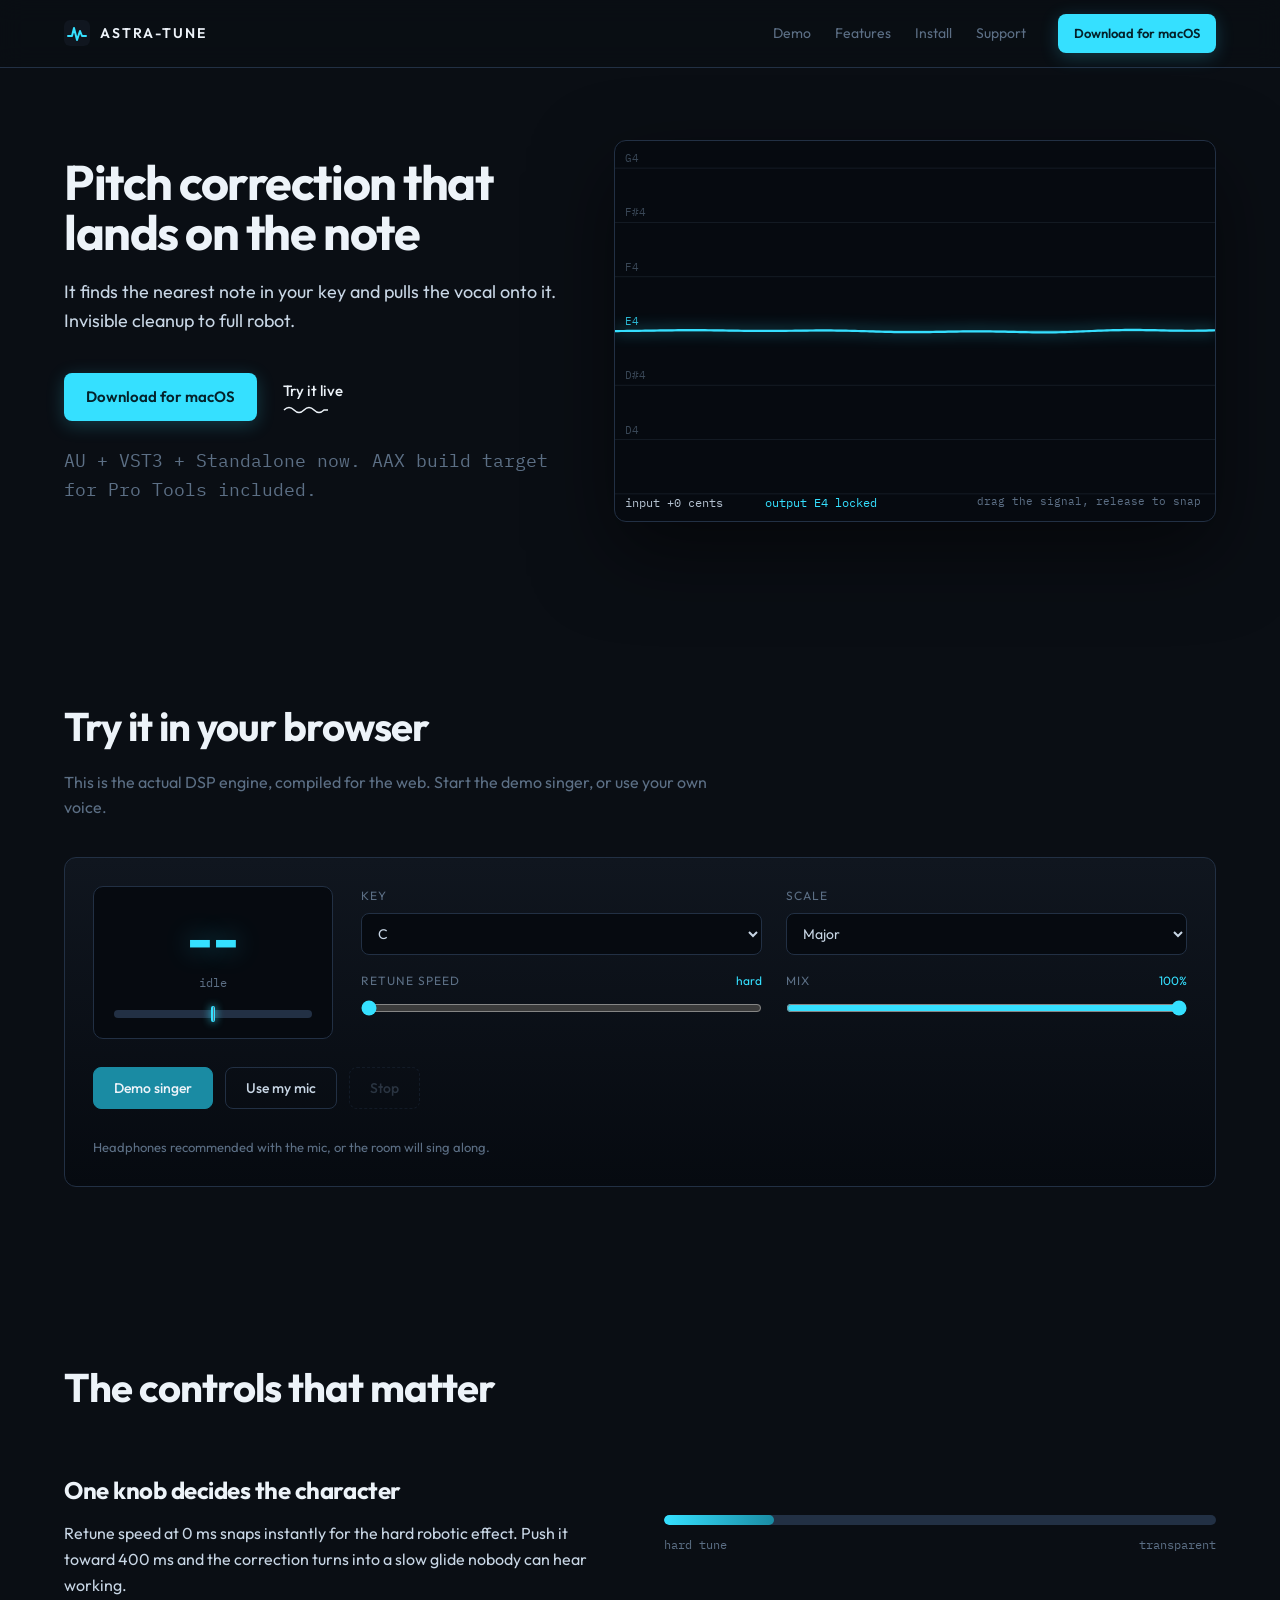
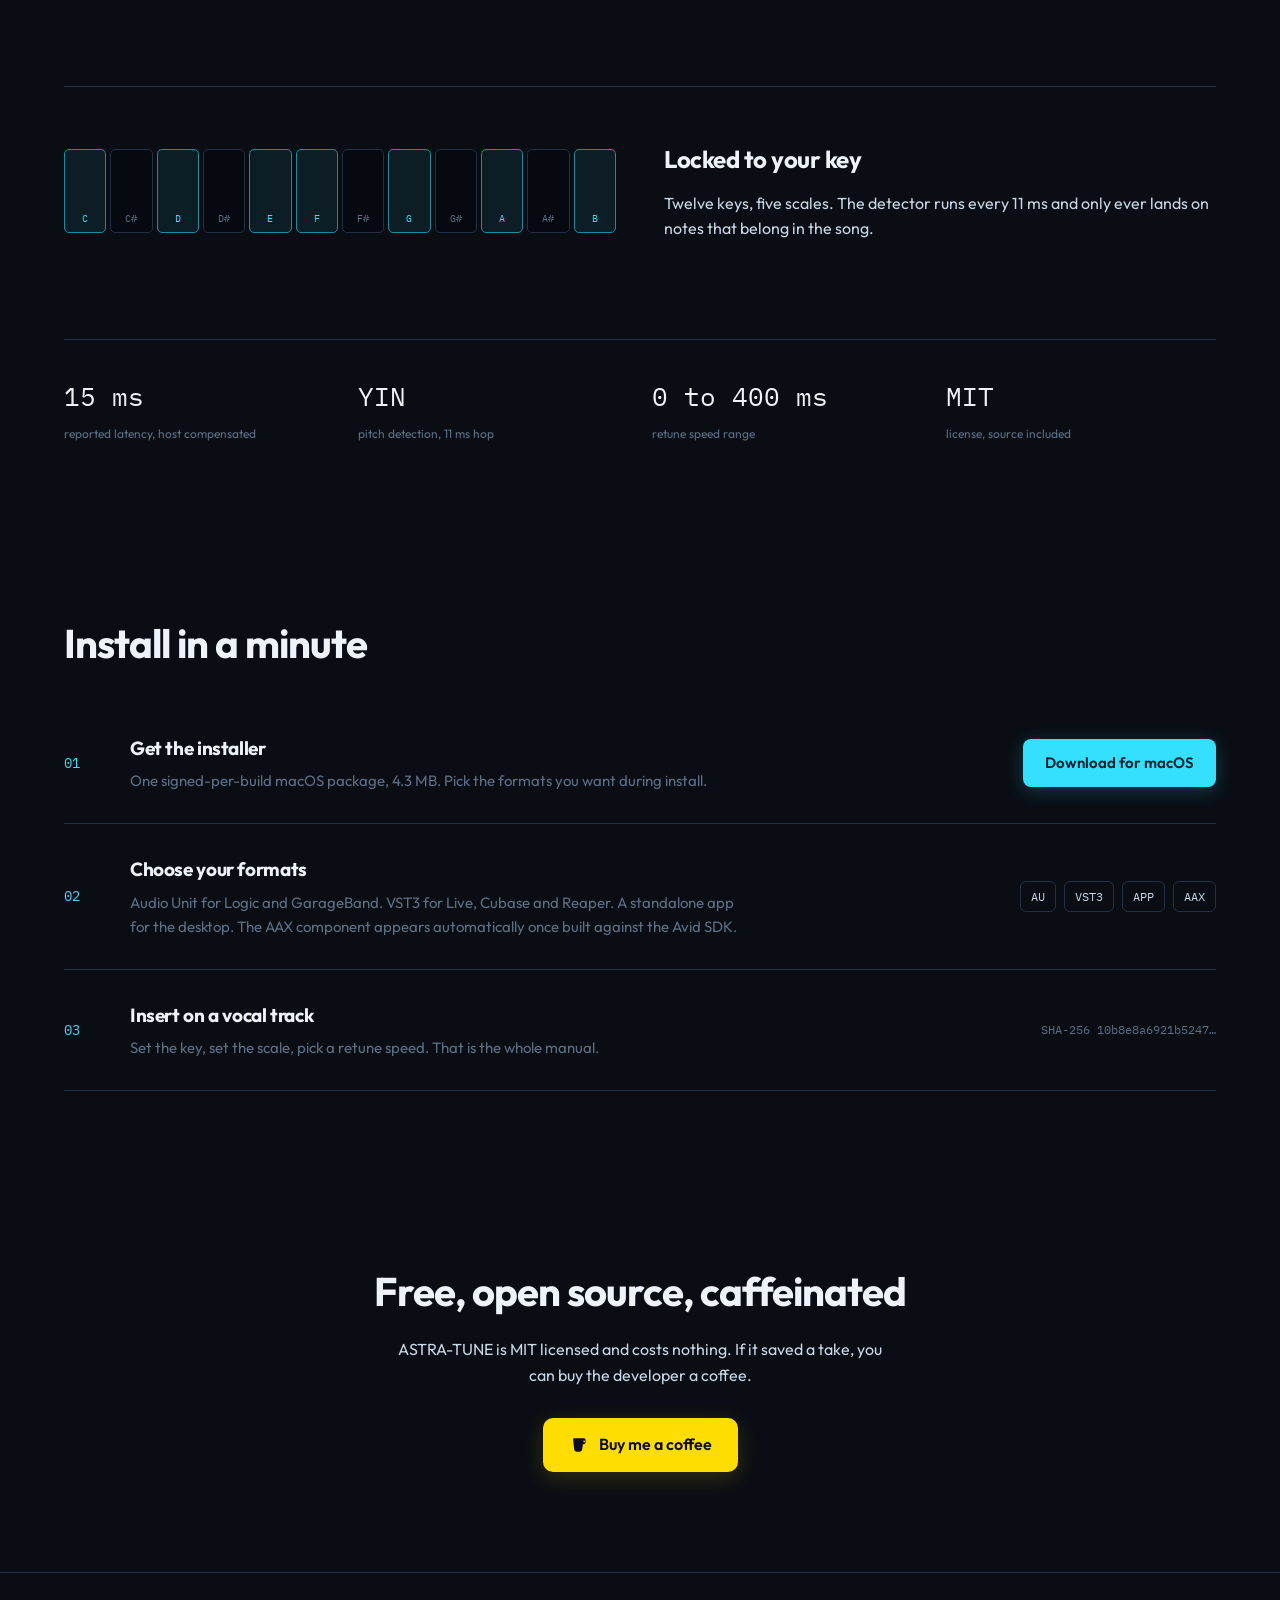
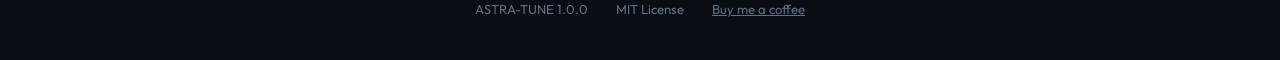
==== index.html @ 2dcfbeea "ASTRA-TUNE landing page: live browser demo, installer download, support links Co-Authored-By: Claude" ====
<!DOCTYPE html>
<html lang="en">
<head>
<meta charset="UTF-8">
<meta name="viewport" content="width=device-width, initial-scale=1.0">
<title>ASTRA-TUNE. Real-time pitch correction for macOS</title>
<meta name="description" content="ASTRA-TUNE is a free, open source pitch correction plugin. AU, VST3 and standalone today, AAX-ready for Pro Tools. Try the engine live in your browser.">
<meta property="og:title" content="ASTRA-TUNE. Real-time pitch correction">
<meta property="og:description" content="Free, open source autotune plugin for macOS. Hard tune or invisible cleanup. Try it live in your browser.">
<meta property="og:type" content="website">
<link rel="icon" type="image/svg+xml" href="favicon.svg">
<link rel="preconnect" href="https://fonts.googleapis.com">
<link rel="preconnect" href="https://fonts.gstatic.com" crossorigin>
<link href="https://fonts.googleapis.com/css2?family=Outfit:wght@400;500;600;700&family=IBM+Plex+Mono:wght@400;500&display=swap" rel="stylesheet">
<link rel="stylesheet" href="styles.css">
</head>
<body>

<nav>
  <a class="mark" href="#top" aria-label="ASTRA-TUNE home">
    <svg width="26" height="26" viewBox="0 0 26 26" aria-hidden="true"><rect width="26" height="26" rx="6" fill="#10161f"/><path d="M4 16 L8 16 L10 8 L13 20 L16 11 L18 16 L22 16" stroke="#35e0ff" stroke-width="2" fill="none" stroke-linecap="round" stroke-linejoin="round"/></svg>
    <span>ASTRA-TUNE</span>
  </a>
  <div class="nav-links">
    <a href="#demo">Demo</a>
    <a href="#features">Features</a>
    <a href="#install">Install</a>
    <a href="#support">Support</a>
  </div>
  <a class="cta-download cta-download-nav" href="downloads/ASTRA-TUNE-1.0.0.pkg" download>Download for macOS</a>
</nav>

<header class="hero" id="top">
  <div class="hero-copy">
    <h1>Pitch correction that lands on the note</h1>
    <p>It finds the nearest note in your key and pulls the vocal onto it. Invisible cleanup to full robot.</p>
    <div class="cta-row">
      <a class="cta-download" href="downloads/ASTRA-TUNE-1.0.0.pkg" download>Download for macOS</a>
      <a class="cta-try" href="#demo">Try it live<svg width="46" height="10" viewBox="0 0 46 10" aria-hidden="true"><path d="M1 5 Q6 0 11 5 T21 5 T31 5 T41 5 L45 5" stroke="currentColor" stroke-width="1.5" fill="none"/></svg></a>
    </div>
    <p class="hero-formats">AU + VST3 + Standalone now. AAX build target for Pro Tools included.</p>
  </div>
  <div class="hero-instrument">
    <canvas id="pitchCanvas" aria-label="Interactive pitch correction visualization. Drag to detune, release to snap."></canvas>
    <div class="instrument-hint" id="instrumentHint">drag the signal, release to snap</div>
  </div>
</header>

<section class="demo" id="demo">
  <h2>Try it in your browser</h2>
  <p class="section-sub">This is the actual DSP engine, compiled for the web. Start the demo singer, or use your own voice.</p>
  <div class="demo-panel">
    <div class="demo-readout">
      <div class="demo-note" id="demoNote">--</div>
      <div class="demo-freq" id="demoFreq">idle</div>
      <div class="demo-meter"><div class="demo-needle" id="demoNeedle"></div></div>
    </div>
    <div class="demo-controls">
      <div class="field">
        <label for="demoKey">Key</label>
        <select id="demoKey"></select>
      </div>
      <div class="field">
        <label for="demoScale">Scale</label>
        <select id="demoScale">
          <option value="major">Major</option>
          <option value="minor">Natural Minor</option>
          <option value="majpent">Major Pentatonic</option>
          <option value="minpent">Minor Pentatonic</option>
          <option value="chromatic">Chromatic</option>
        </select>
      </div>
      <div class="field field-wide">
        <label for="demoRetune">Retune speed <span id="demoRetuneVal">hard</span></label>
        <input type="range" id="demoRetune" min="0" max="400" step="5" value="0">
      </div>
      <div class="field field-wide">
        <label for="demoMix">Mix <span id="demoMixVal">100%</span></label>
        <input type="range" id="demoMix" min="0" max="100" value="100">
      </div>
    </div>
    <div class="demo-transport">
      <button class="btn-demo-voice" id="demoVoiceBtn">Demo singer</button>
      <button class="btn-mic" id="micBtn">Use my mic</button>
      <button class="btn-stop" id="stopBtn" disabled>Stop</button>
    </div>
    <p class="demo-note-line">Headphones recommended with the mic, or the room will sing along.</p>
  </div>
</section>

<section class="features" id="features">
  <h2>The controls that matter</h2>
  <div class="feature-row">
    <div class="feature-text">
      <h3>One knob decides the character</h3>
      <p>Retune speed at 0 ms snaps instantly for the hard robotic effect. Push it toward 400 ms and the correction turns into a slow glide nobody can hear working.</p>
    </div>
    <div class="feature-visual" aria-hidden="true">
      <div class="dial-demo">
        <div class="dial-track"><div class="dial-fill" id="dialFill"></div></div>
        <div class="dial-labels"><span>hard tune</span><span>transparent</span></div>
      </div>
    </div>
  </div>
  <div class="feature-row feature-row-flip">
    <div class="feature-text">
      <h3>Locked to your key</h3>
      <p>Twelve keys, five scales. The detector runs every 11 ms and only ever lands on notes that belong in the song.</p>
    </div>
    <div class="feature-visual" aria-hidden="true">
      <div class="mini-piano" id="miniPiano"></div>
    </div>
  </div>
  <div class="spec-strip" role="list">
    <div role="listitem"><span class="spec-num">15 ms</span><span class="spec-label">reported latency, host compensated</span></div>
    <div role="listitem"><span class="spec-num">YIN</span><span class="spec-label">pitch detection, 11 ms hop</span></div>
    <div role="listitem"><span class="spec-num">0 to 400 ms</span><span class="spec-label">retune speed range</span></div>
    <div role="listitem"><span class="spec-num">MIT</span><span class="spec-label">license, source included</span></div>
  </div>
</section>

<section class="install" id="install">
  <h2>Install in a minute</h2>
  <ol class="install-steps">
    <li>
      <div class="step-body">
        <h3>Get the installer</h3>
        <p>One signed-per-build macOS package, 4.3 MB. Pick the formats you want during install.</p>
      </div>
      <a class="cta-download" href="downloads/ASTRA-TUNE-1.0.0.pkg" download>Download for macOS</a>
    </li>
    <li>
      <div class="step-body">
        <h3>Choose your formats</h3>
        <p>Audio Unit for Logic and GarageBand. VST3 for Live, Cubase and Reaper. A standalone app for the desktop. The AAX component appears automatically once built against the Avid SDK.</p>
      </div>
      <span class="mono-chip-row"><span>AU</span><span>VST3</span><span>APP</span><span>AAX</span></span>
    </li>
    <li>
      <div class="step-body">
        <h3>Insert on a vocal track</h3>
        <p>Set the key, set the scale, pick a retune speed. That is the whole manual.</p>
      </div>
      <span class="mono-detail">SHA-256 10b8e8a6921b5247&hellip;</span>
    </li>
  </ol>
</section>

<section class="support" id="support">
  <h2>Free, open source, caffeinated</h2>
  <p>ASTRA-TUNE is MIT licensed and costs nothing. If it saved a take, you can buy the developer a coffee.</p>
  <a class="bmc-button" href="https://buymeacoffee.com/vaytrex" target="_blank" rel="noopener">
    <svg width="20" height="20" viewBox="0 0 24 24" aria-hidden="true"><path d="M5 4 h13 a2 2 0 0 1 2 2 v2 a3 3 0 0 1 -3 3 h-.3 l-.9 6.2 A3 3 0 0 1 12.8 20 H9.2 a3 3 0 0 1 -3 -2.8 L5.2 8 Z M17.6 9 H18 a1 1 0 0 0 1 -1 V6.5 h-1.7 Z" fill="#0D0C22"/></svg>
    Buy me a coffee
  </a>
</section>

<footer>
  <span>ASTRA-TUNE 1.0.0</span>
  <span>MIT License</span>
  <a href="https://buymeacoffee.com/vaytrex" target="_blank" rel="noopener">Buy me a coffee</a>
</footer>

<script src="site.js"></script>
</body>
</html>
---- styles.css ----
:root {
  --bg: #0a0e14;
  --bg-raise: #10161f;
  --bg-well: #060a10;
  --line: #223044;
  --cyan: #35e0ff;
  --cyan-deep: #1a8ba3;
  --text: #c8d6e5;
  --text-strong: #edf3f9;
  --muted: #5c6f85;
  --radius: 12px;
}

* { box-sizing: border-box; margin: 0; padding: 0; }

html { scroll-behavior: smooth; }
@media (prefers-reduced-motion: reduce) {
  html { scroll-behavior: auto; }
  *, *::before, *::after { animation: none !important; transition: none !important; }
}

body {
  background: var(--bg);
  color: var(--text);
  font-family: "Outfit", system-ui, sans-serif;
  font-size: 16px;
  line-height: 1.6;
  -webkit-font-smoothing: antialiased;
}

h1, h2, h3 { color: var(--text-strong); letter-spacing: -0.02em; }
.mono, .mono-detail, .mono-chip-row, .spec-num, .demo-freq, .instrument-hint,
.hero-formats { font-family: "IBM Plex Mono", monospace; }

/* ---------- nav ---------- */
nav {
  position: sticky; top: 0; z-index: 50;
  display: flex; align-items: center; gap: 32px;
  padding: 14px 5vw;
  background: rgba(10, 14, 20, 0.86);
  backdrop-filter: blur(12px);
  border-bottom: 1px solid var(--line);
}
.mark { display: flex; align-items: center; gap: 10px; text-decoration: none; }
.mark span { font-weight: 600; letter-spacing: 0.14em; font-size: 14px; color: var(--text-strong); }
.nav-links { display: flex; gap: 24px; margin-left: auto; }
.nav-links a {
  color: var(--muted); text-decoration: none; font-size: 14px;
  transition: color 0.15s;
}
.nav-links a:hover { color: var(--cyan); }

/* primary download CTA: solid cyan, presses down */
.cta-download {
  display: inline-block;
  background: var(--cyan);
  color: #04222b;
  font-weight: 600;
  font-size: 15px;
  text-decoration: none;
  padding: 12px 22px;
  border-radius: 8px;
  box-shadow: 0 4px 18px rgba(53, 224, 255, 0.22);
  transition: transform 0.12s, box-shadow 0.12s, background 0.12s;
}
.cta-download:hover { background: #5fe8ff; box-shadow: 0 6px 24px rgba(53, 224, 255, 0.32); }
.cta-download:active { transform: translateY(1px) scale(0.98); box-shadow: 0 2px 8px rgba(53, 224, 255, 0.2); }
.cta-download-nav { padding: 9px 16px; font-size: 13px; }

/* secondary CTA: text link whose waveform underline straightens on hover */
.cta-try {
  display: inline-flex; flex-direction: column; align-items: flex-start; gap: 2px;
  color: var(--text-strong); text-decoration: none; font-weight: 500; font-size: 15px;
  padding: 12px 4px;
}
.cta-try svg path { transition: d 0.25s ease; }
.cta-try:hover { color: var(--cyan); }
.cta-try:hover svg path { d: path("M1 5 L45 5"); }

/* ---------- hero ---------- */
.hero {
  display: grid;
  grid-template-columns: minmax(0, 5fr) minmax(0, 6fr);
  gap: 48px;
  align-items: center;
  padding: 72px 5vw 88px;
  max-width: 1280px;
  margin: 0 auto;
}
.hero-copy h1 {
  font-size: clamp(36px, 3.8vw, 52px);
  line-height: 1.04;
  letter-spacing: -0.03em;
  font-weight: 700;
  text-wrap: balance;
  animation: rise 0.7s cubic-bezier(0.2, 0.7, 0.2, 1) both;
}
.hero-copy > p {
  margin-top: 20px;
  font-size: 18px;
  max-width: 44ch;
  animation: rise 0.7s 0.08s cubic-bezier(0.2, 0.7, 0.2, 1) both;
}
.cta-row {
  display: flex; align-items: center; gap: 22px; margin-top: 32px;
  animation: rise 0.7s 0.16s cubic-bezier(0.2, 0.7, 0.2, 1) both;
}
.hero-formats {
  margin-top: 26px; font-size: 12px; color: var(--muted);
  animation: rise 0.7s 0.24s cubic-bezier(0.2, 0.7, 0.2, 1) both;
}
@keyframes rise {
  from { opacity: 0.001; transform: translateY(14px); }
  to { opacity: 1; transform: translateY(0); }
}

.hero-instrument {
  position: relative;
  background: var(--bg-well);
  border: 1px solid var(--line);
  border-radius: var(--radius);
  overflow: hidden;
  box-shadow: 0 30px 80px rgba(0, 0, 0, 0.5);
}
#pitchCanvas { display: block; width: 100%; height: 380px; cursor: grab; touch-action: none; }
#pitchCanvas.dragging { cursor: grabbing; }
.instrument-hint {
  position: absolute; right: 14px; bottom: 10px;
  font-size: 11px; color: var(--muted); pointer-events: none;
  transition: opacity 0.4s;
}

/* ---------- shared section chrome ---------- */
section { padding: 84px 5vw; max-width: 1280px; margin: 0 auto; }
section h2 { font-size: clamp(28px, 3.4vw, 40px); letter-spacing: -0.025em; }
.section-sub { margin-top: 12px; color: var(--muted); max-width: 60ch; }

/* ---------- demo ---------- */
.demo-panel {
  margin-top: 36px;
  background: linear-gradient(180deg, var(--bg-raise), var(--bg-well));
  border: 1px solid var(--line);
  border-radius: var(--radius);
  padding: 28px;
  display: grid;
  grid-template-columns: 240px 1fr;
  gap: 28px;
}
.demo-readout {
  background: var(--bg-well);
  border: 1px solid var(--line);
  border-radius: 10px;
  padding: 20px;
  text-align: center;
}
.demo-note {
  font-size: 56px; font-weight: 700; color: var(--cyan);
  text-shadow: 0 0 26px rgba(53, 224, 255, 0.4);
  line-height: 1.1; min-height: 62px;
}
.demo-freq { font-size: 12px; color: var(--muted); margin-top: 4px; }
.demo-meter {
  position: relative; height: 8px; margin-top: 18px;
  background: var(--line); border-radius: 4px;
}
.demo-meter::after {
  content: ""; position: absolute; left: 50%; top: -3px; bottom: -3px;
  width: 1px; background: var(--muted);
}
.demo-needle {
  position: absolute; top: -4px; width: 4px; height: 16px; left: 50%;
  background: var(--cyan); border-radius: 2px;
  box-shadow: 0 0 8px var(--cyan);
  transform: translateX(-50%);
  transition: left 0.06s linear;
}
.demo-controls {
  display: grid;
  grid-template-columns: repeat(2, minmax(0, 1fr));
  gap: 16px 24px;
  align-content: start;
}
.field label {
  display: flex; justify-content: space-between;
  font-size: 12px; letter-spacing: 0.08em; text-transform: uppercase;
  color: var(--muted); margin-bottom: 8px;
}
.field label span { color: var(--cyan); text-transform: none; letter-spacing: 0; }
.field select {
  width: 100%;
  background: var(--bg-well); color: var(--text);
  border: 1px solid var(--line); border-radius: 8px;
  padding: 10px 12px; font-family: inherit; font-size: 14px;
}
.field input[type="range"] { width: 100%; accent-color: var(--cyan); }
.demo-transport { grid-column: 1 / -1; display: flex; gap: 12px; }
.demo-transport button {
  font-family: inherit; font-size: 14px; font-weight: 500;
  padding: 11px 20px; border-radius: 8px; cursor: pointer;
  transition: transform 0.12s, border-color 0.15s, color 0.15s;
}
.demo-transport button:active { transform: scale(0.97); }
.demo-transport button:disabled { opacity: 0.4; cursor: default; }
.btn-demo-voice {
  background: var(--cyan-deep); color: var(--text-strong);
  border: 1px solid var(--cyan-deep);
}
.btn-demo-voice:hover { border-color: var(--cyan); }
.btn-mic { background: transparent; color: var(--text); border: 1px solid var(--line); }
.btn-mic:hover { border-color: var(--cyan); color: var(--cyan); }
.btn-stop { background: transparent; color: var(--muted); border: 1px dashed var(--line); }
.demo-note-line { grid-column: 1 / -1; font-size: 13px; color: var(--muted); }

/* ---------- features ---------- */
.feature-row {
  display: grid; grid-template-columns: minmax(0, 1fr) minmax(0, 1fr);
  gap: 48px; align-items: center;
  padding: 44px 0;
  border-top: 1px solid var(--line);
  margin-top: 44px;
}
.features h2 + .feature-row { border-top: 0; margin-top: 8px; }
.feature-row-flip .feature-text { order: 2; }
.feature-row-flip .feature-visual { order: 1; }
.feature-text h3 { font-size: 24px; margin-bottom: 12px; }
.feature-text p { max-width: 52ch; }
.feature-visual { min-height: 120px; display: flex; align-items: center; }

.dial-demo { width: 100%; }
.dial-track { height: 10px; background: var(--line); border-radius: 5px; overflow: hidden; }
.dial-fill {
  height: 100%; width: 20%;
  background: linear-gradient(90deg, var(--cyan), var(--cyan-deep));
  border-radius: 5px;
  animation: dialSweep 5s ease-in-out infinite alternate;
}
@keyframes dialSweep { from { width: 6%; } to { width: 96%; } }
@media (prefers-reduced-motion: reduce) { .dial-fill { width: 50%; } }
.dial-labels { display: flex; justify-content: space-between; margin-top: 10px; font-size: 12px; color: var(--muted); font-family: "IBM Plex Mono", monospace; }

.mini-piano { display: flex; gap: 4px; width: 100%; height: 84px; }
.mini-piano .pk {
  flex: 1; border-radius: 5px; border: 1px solid var(--line);
  background: var(--bg-raise);
  display: flex; align-items: flex-end; justify-content: center;
  padding-bottom: 5px; font-size: 10px; color: var(--muted);
  font-family: "IBM Plex Mono", monospace;
}
.mini-piano .pk.black { background: var(--bg-well); }
.mini-piano .pk.in-scale { border-color: var(--cyan-deep); color: var(--cyan); background: rgba(53, 224, 255, 0.07); }

.spec-strip {
  display: grid; grid-template-columns: repeat(4, minmax(0, 1fr));
  border-top: 1px solid var(--line);
  margin-top: 44px; padding-top: 36px;
  gap: 24px;
}
.spec-num { display: block; font-size: 26px; color: var(--text-strong); }
.spec-label { display: block; font-size: 12px; color: var(--muted); margin-top: 6px; }

/* ---------- install ---------- */
.install-steps { list-style: none; counter-reset: step; margin-top: 28px; }
.install-steps li {
  counter-increment: step;
  display: flex; align-items: center; gap: 32px;
  padding: 30px 0;
  border-bottom: 1px solid var(--line);
}
.install-steps li::before {
  content: "0" counter(step);
  font-family: "IBM Plex Mono", monospace;
  font-size: 14px; color: var(--cyan);
  flex: 0 0 34px;
}
.step-body { flex: 1; }
.step-body h3 { font-size: 19px; margin-bottom: 6px; }
.step-body p { font-size: 15px; color: var(--muted); max-width: 62ch; }
.mono-chip-row { display: flex; gap: 8px; }
.mono-chip-row span {
  font-size: 12px; padding: 5px 10px;
  border: 1px solid var(--line); border-radius: 6px; color: var(--text);
}
.mono-detail { font-size: 12px; color: var(--muted); }

/* ---------- support ---------- */
.support { text-align: center; padding-bottom: 100px; }
.support p { max-width: 46ch; margin: 14px auto 0; }
.bmc-button {
  display: inline-flex; align-items: center; gap: 10px;
  margin-top: 30px;
  background: #ffdd00; color: #0d0c22;
  font-weight: 600; font-size: 16px; text-decoration: none;
  padding: 14px 26px; border-radius: 10px;
  transition: transform 0.12s, box-shadow 0.15s;
  box-shadow: 0 6px 22px rgba(255, 221, 0, 0.16);
}
.bmc-button:hover { transform: translateY(-1px); box-shadow: 0 10px 28px rgba(255, 221, 0, 0.24); }
.bmc-button:active { transform: translateY(1px) scale(0.98); }

/* ---------- footer ---------- */
footer {
  display: flex; gap: 28px; justify-content: center; align-items: center;
  padding: 26px 5vw 40px;
  border-top: 1px solid var(--line);
  font-size: 13px; color: var(--muted);
}
footer a { color: var(--muted); }
footer a:hover { color: var(--cyan); }

/* ---------- mobile ---------- */
@media (max-width: 880px) {
  .nav-links { display: none; }
  section { padding: 56px 5vw; }
  .hero { grid-template-columns: 1fr; padding-top: 48px; gap: 36px; }
  #pitchCanvas { height: 260px; }
  .demo-panel { grid-template-columns: 1fr; }
  .demo-controls { grid-template-columns: 1fr; }
  .feature-row { grid-template-columns: 1fr; gap: 24px; }
  .feature-row-flip .feature-text { order: 1; }
  .feature-row-flip .feature-visual { order: 2; }
  .spec-strip { grid-template-columns: repeat(2, 1fr); }
  .install-steps li { flex-direction: column; align-items: flex-start; gap: 16px; }
  .demo-transport { flex-wrap: wrap; }
}
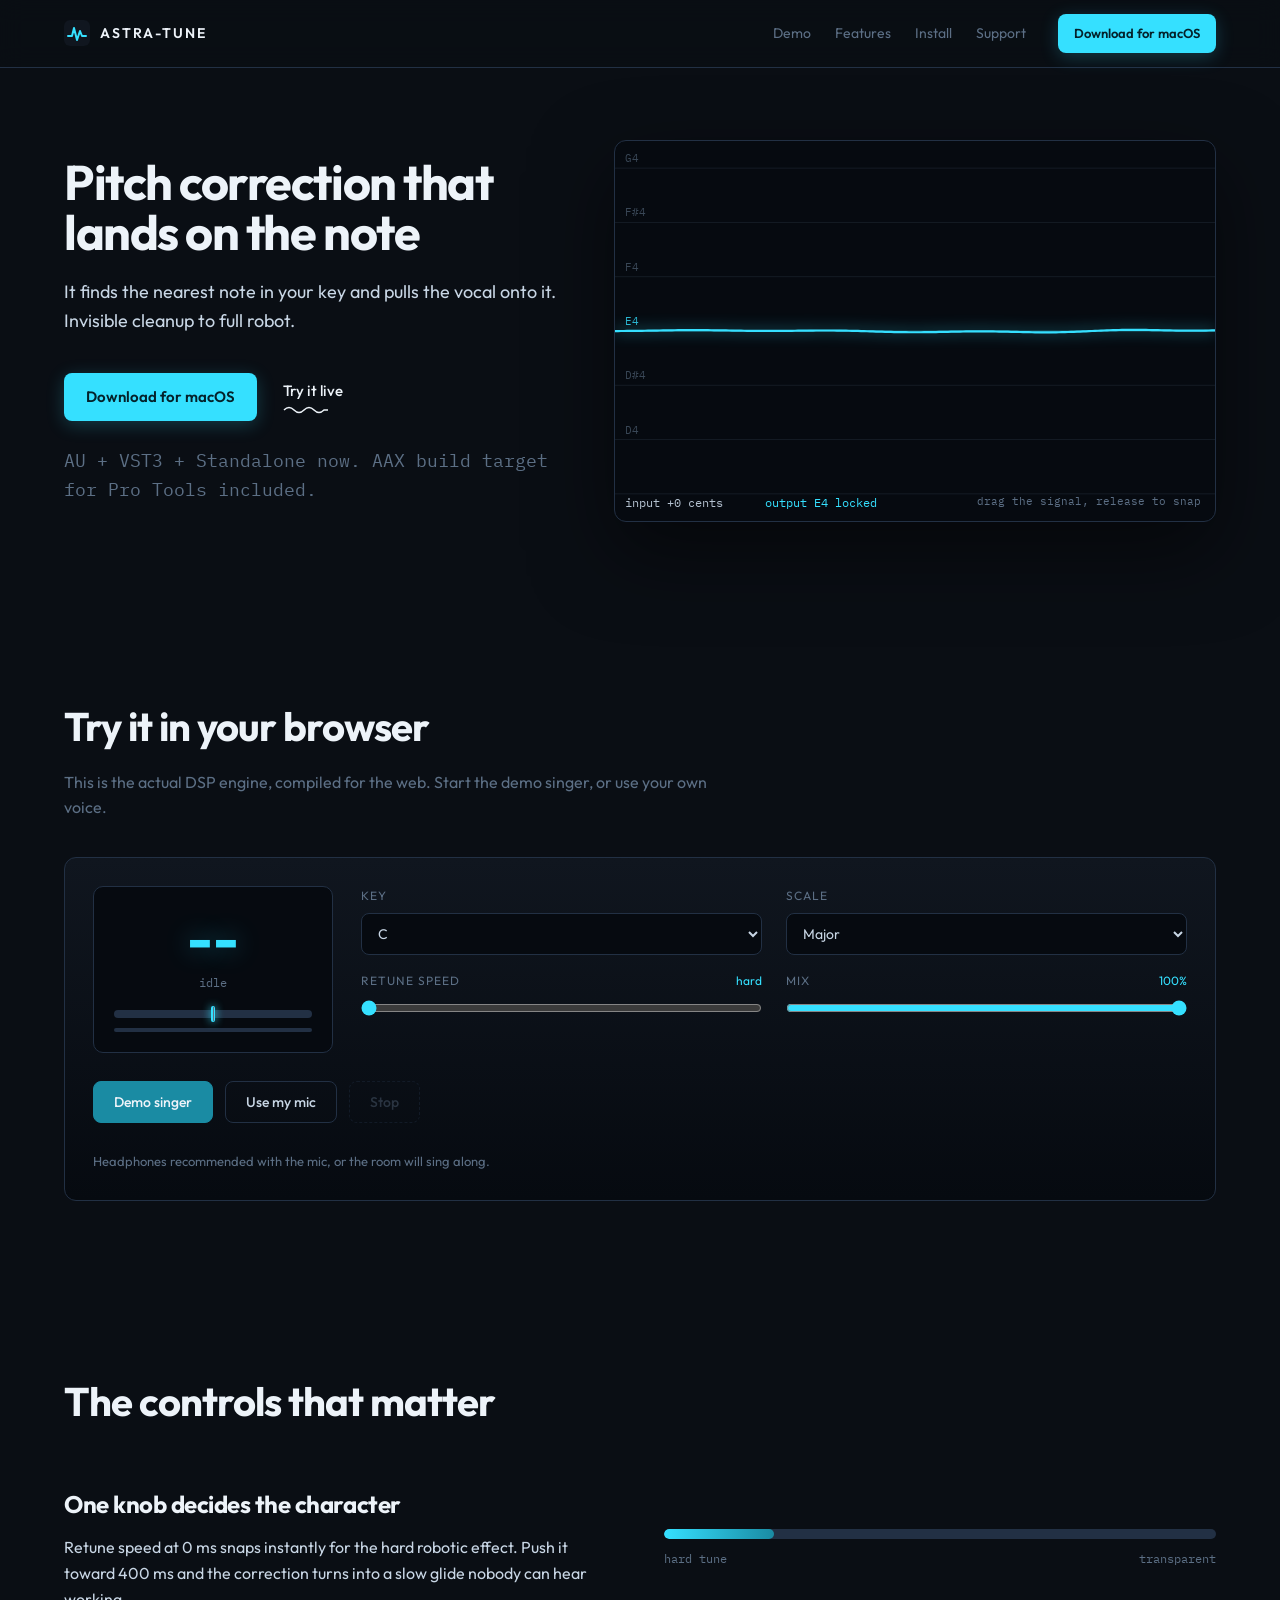
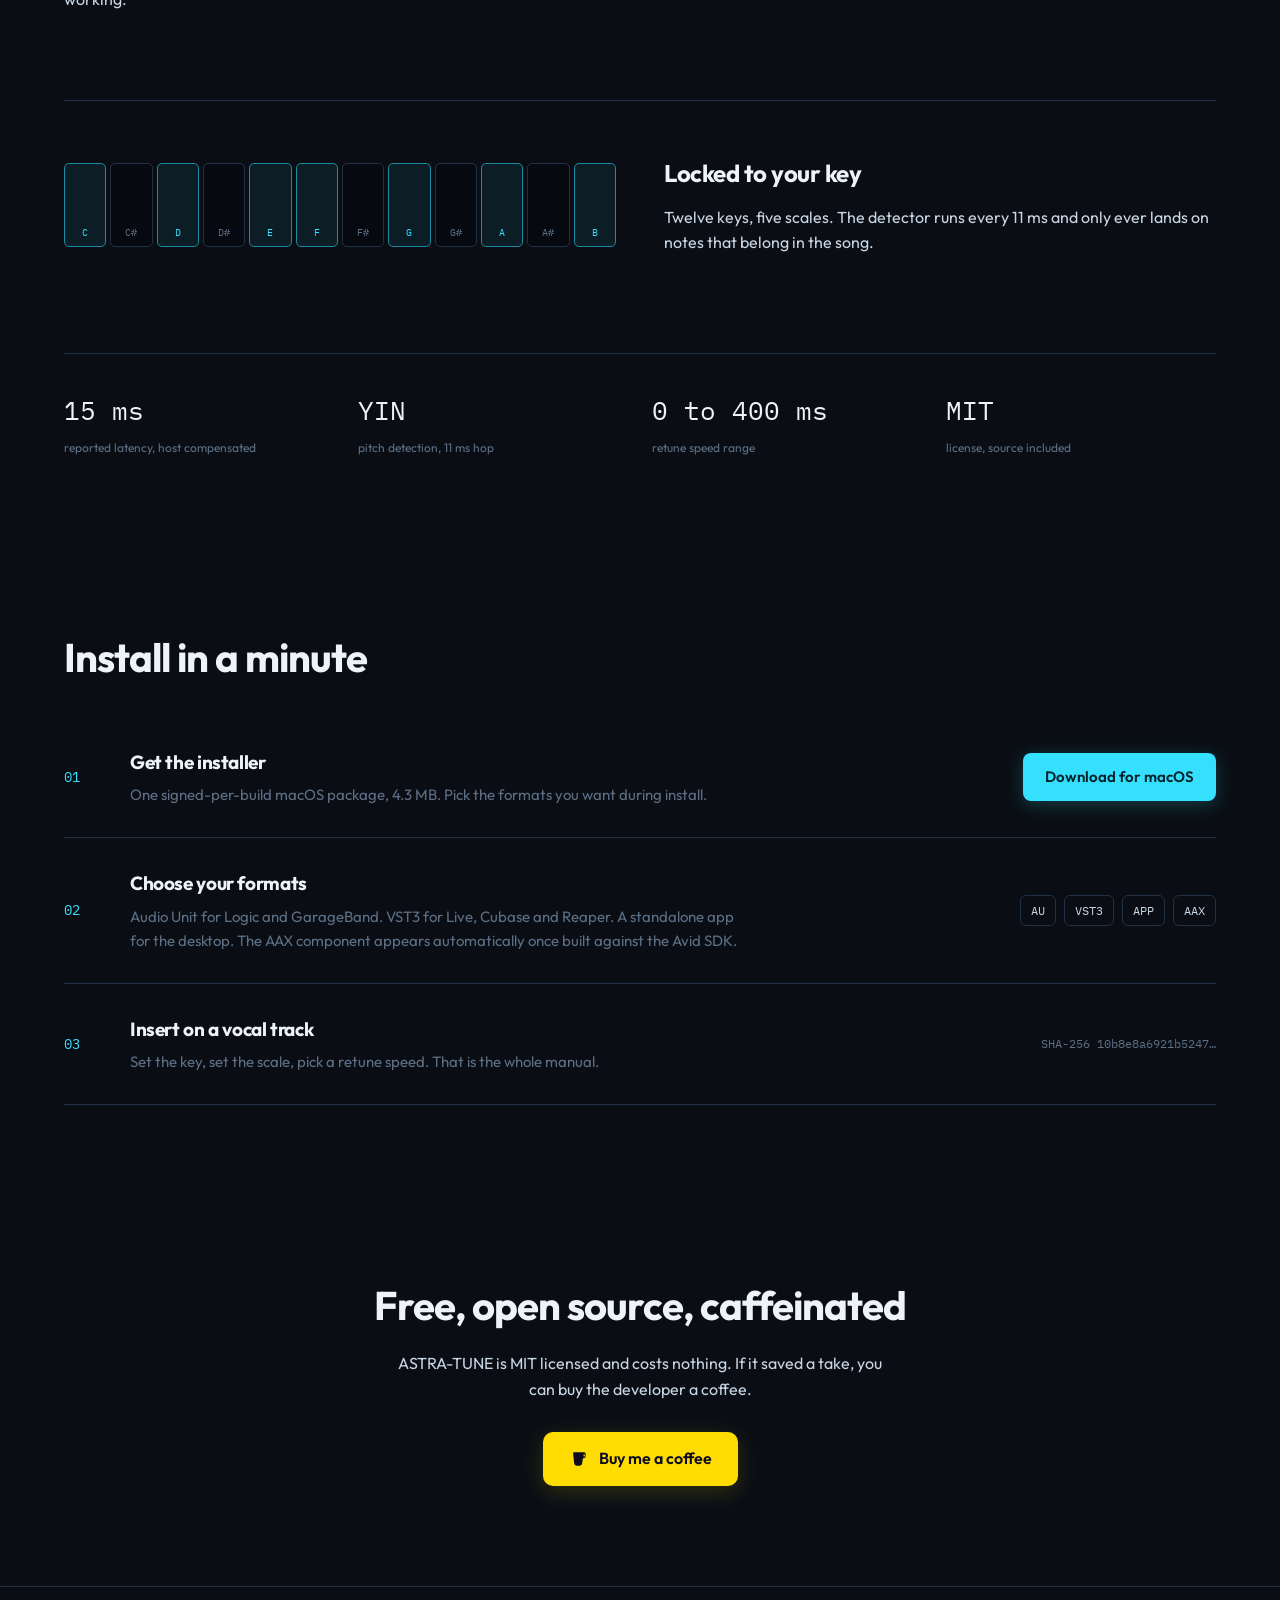
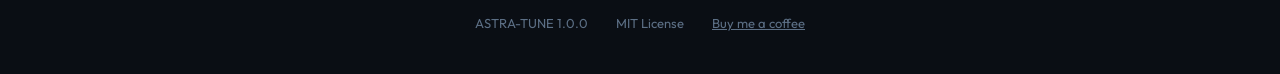
==== commit 5fae905b: "Fix mic UX: visible actionable errors, source switching, input level meter Mic failures (permission " ====
--- a/index.html
+++ b/index.html
@@ -12,7 +12,7 @@
 <link rel="preconnect" href="https://fonts.googleapis.com">
 <link rel="preconnect" href="https://fonts.gstatic.com" crossorigin>
 <link href="https://fonts.googleapis.com/css2?family=Outfit:wght@400;500;600;700&family=IBM+Plex+Mono:wght@400;500&display=swap" rel="stylesheet">
-<link rel="stylesheet" href="styles.css">
+<link rel="stylesheet" href="styles.css?v=2">
 </head>
 <body>
 
@@ -54,6 +54,7 @@
       <div class="demo-note" id="demoNote">--</div>
       <div class="demo-freq" id="demoFreq">idle</div>
       <div class="demo-meter"><div class="demo-needle" id="demoNeedle"></div></div>
+      <div class="demo-level" title="Input level"><div id="demoLevel"></div></div>
     </div>
     <div class="demo-controls">
       <div class="field">
@@ -84,6 +85,7 @@
       <button class="btn-mic" id="micBtn">Use my mic</button>
       <button class="btn-stop" id="stopBtn" disabled>Stop</button>
     </div>
+    <div class="mic-error" id="micError" role="alert" hidden></div>
     <p class="demo-note-line">Headphones recommended with the mic, or the room will sing along.</p>
   </div>
 </section>
@@ -161,6 +163,6 @@
   <a href="https://buymeacoffee.com/vaytrex" target="_blank" rel="noopener">Buy me a coffee</a>
 </footer>
 
-<script src="site.js"></script>
+<script src="site.js?v=2"></script>
 </body>
 </html>
--- a/styles.css
+++ b/styles.css
@@ -193,6 +193,27 @@
   padding: 10px 12px; font-family: inherit; font-size: 14px;
 }
 .field input[type="range"] { width: 100%; accent-color: var(--cyan); }
+.demo-level {
+  height: 4px; margin-top: 10px;
+  background: var(--line); border-radius: 2px; overflow: hidden;
+}
+.demo-level div {
+  height: 100%; width: 0%;
+  background: linear-gradient(90deg, var(--cyan-deep), var(--cyan));
+  border-radius: 2px;
+  transition: width 0.08s linear;
+}
+.mic-error {
+  grid-column: 1 / -1;
+  background: rgba(255, 179, 71, 0.08);
+  border: 1px solid rgba(255, 179, 71, 0.45);
+  border-radius: 8px;
+  padding: 12px 16px;
+  font-size: 14px;
+  line-height: 1.5;
+  color: var(--text-strong);
+}
+.mic-error strong { color: #ffb347; }
 .demo-transport { grid-column: 1 / -1; display: flex; gap: 12px; }
 .demo-transport button {
   font-family: inherit; font-size: 14px; font-weight: 500;
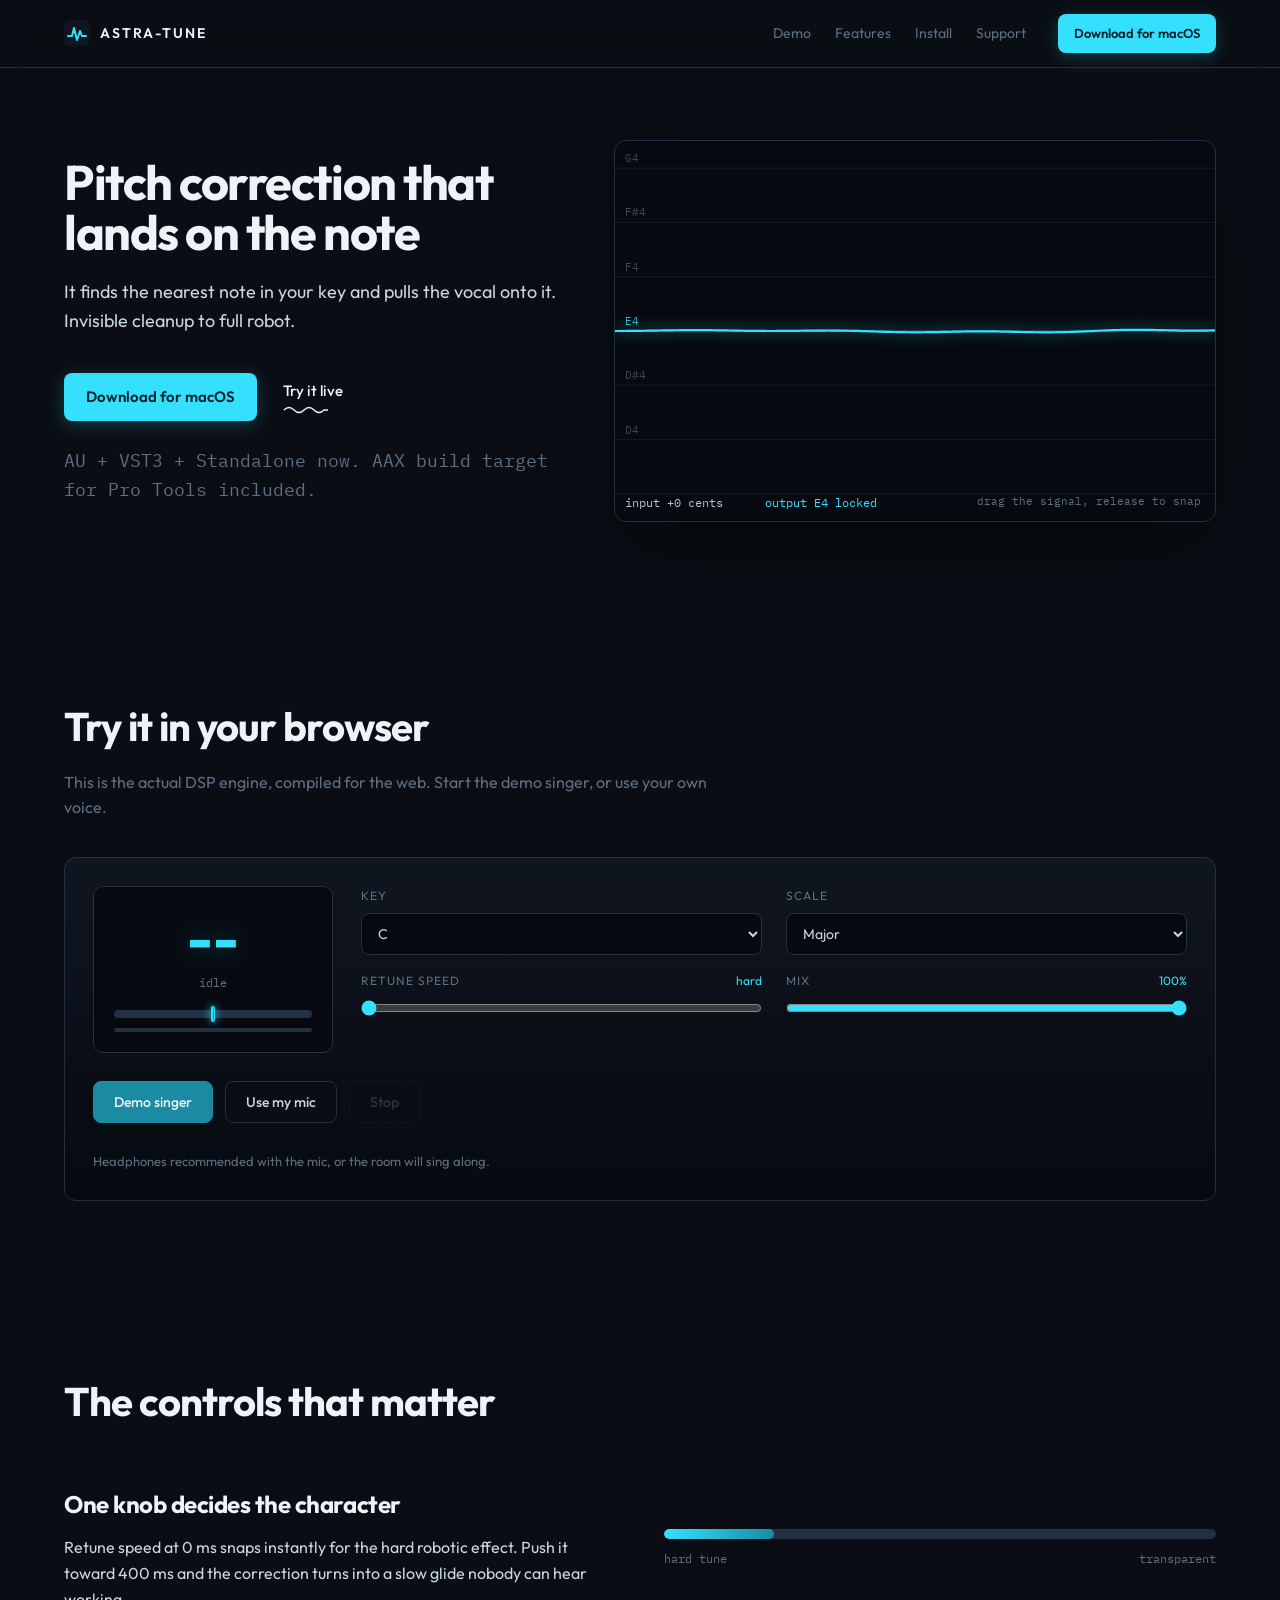
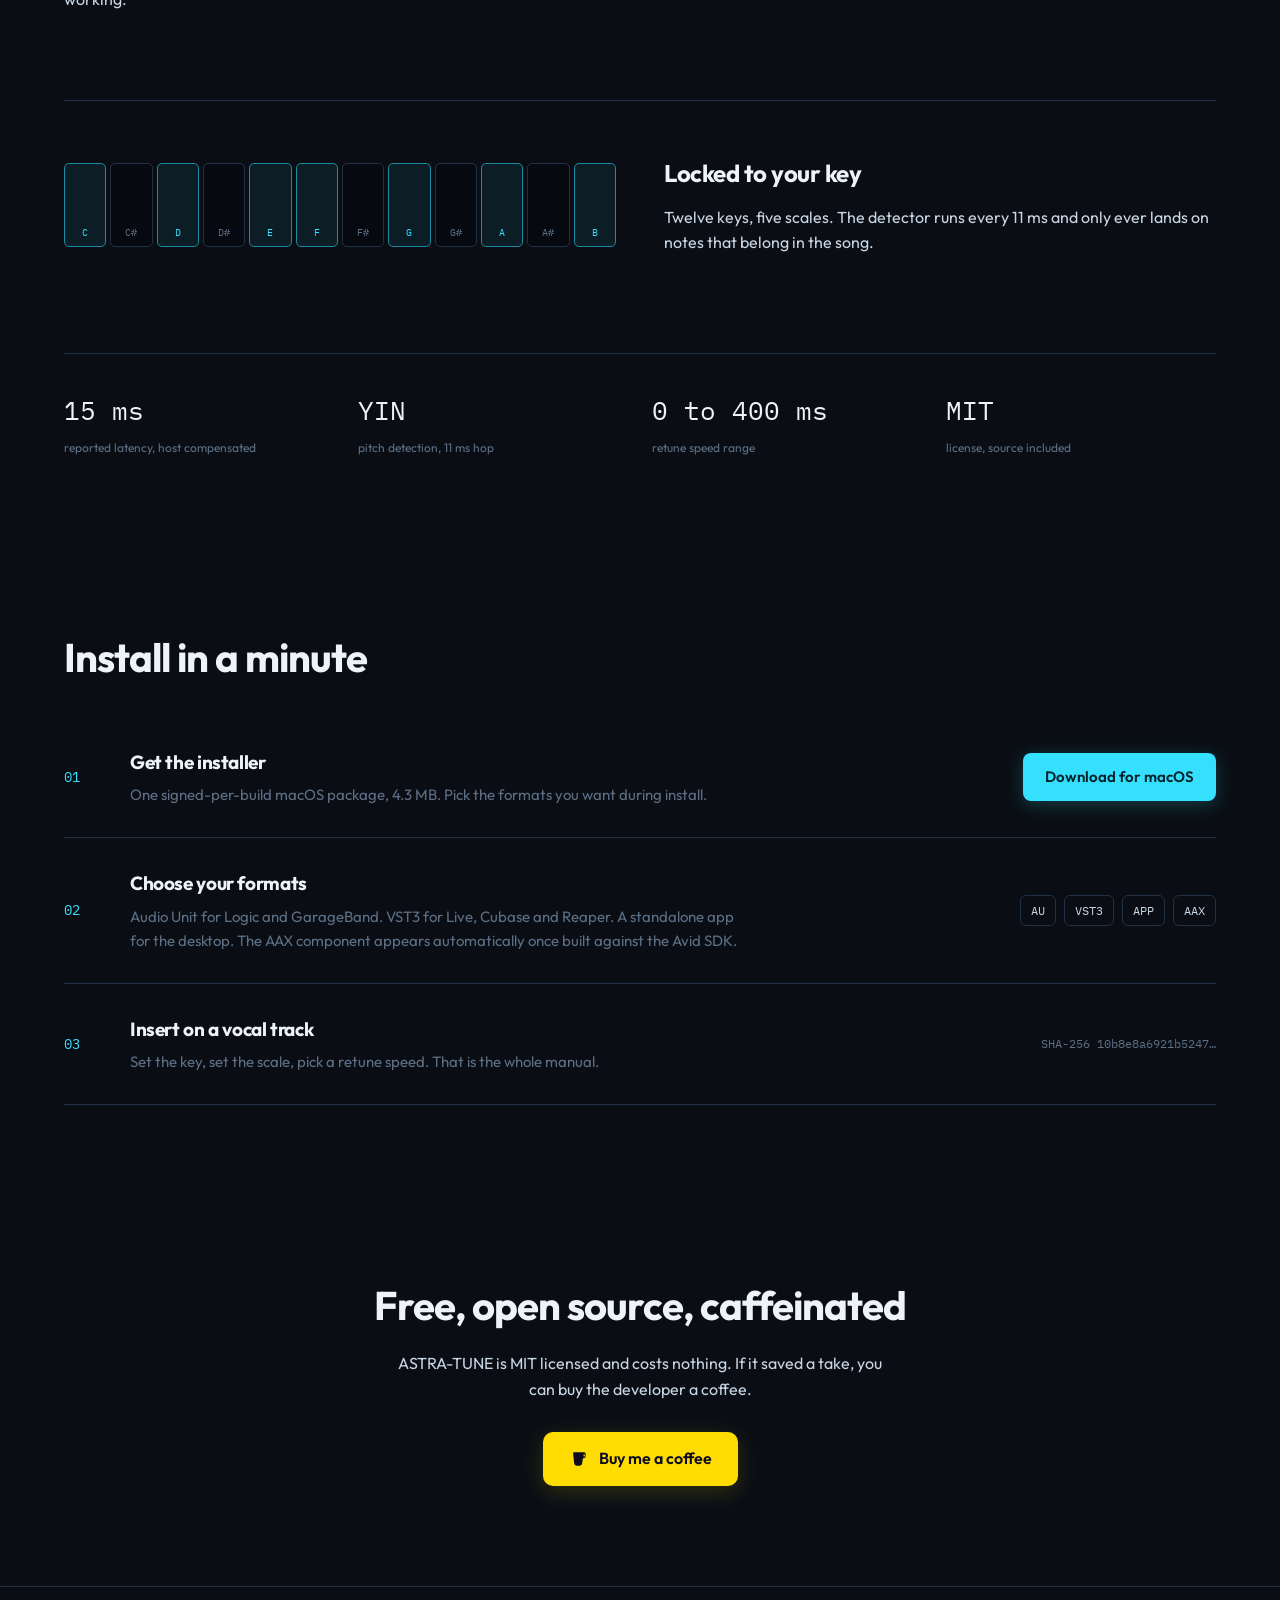
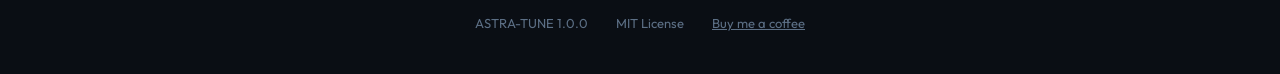
==== commit 0c63942e: "Mic: silence watchdog, device picker, input boost, device label in status Field report: permission g" ====
--- a/index.html
+++ b/index.html
@@ -12,7 +12,7 @@
 <link rel="preconnect" href="https://fonts.googleapis.com">
 <link rel="preconnect" href="https://fonts.gstatic.com" crossorigin>
 <link href="https://fonts.googleapis.com/css2?family=Outfit:wght@400;500;600;700&family=IBM+Plex+Mono:wght@400;500&display=swap" rel="stylesheet">
-<link rel="stylesheet" href="styles.css?v=2">
+<link rel="stylesheet" href="styles.css?v=3">
 </head>
 <body>
 
@@ -78,6 +78,10 @@
       <div class="field field-wide">
         <label for="demoMix">Mix <span id="demoMixVal">100%</span></label>
         <input type="range" id="demoMix" min="0" max="100" value="100">
+      </div>
+      <div class="field field-wide" id="micDeviceField" hidden>
+        <label for="demoMicDevice">Microphone</label>
+        <select id="demoMicDevice"></select>
       </div>
     </div>
     <div class="demo-transport">
@@ -163,6 +167,6 @@
   <a href="https://buymeacoffee.com/vaytrex" target="_blank" rel="noopener">Buy me a coffee</a>
 </footer>
 
-<script src="site.js?v=2"></script>
+<script src="site.js?v=3"></script>
 </body>
 </html>
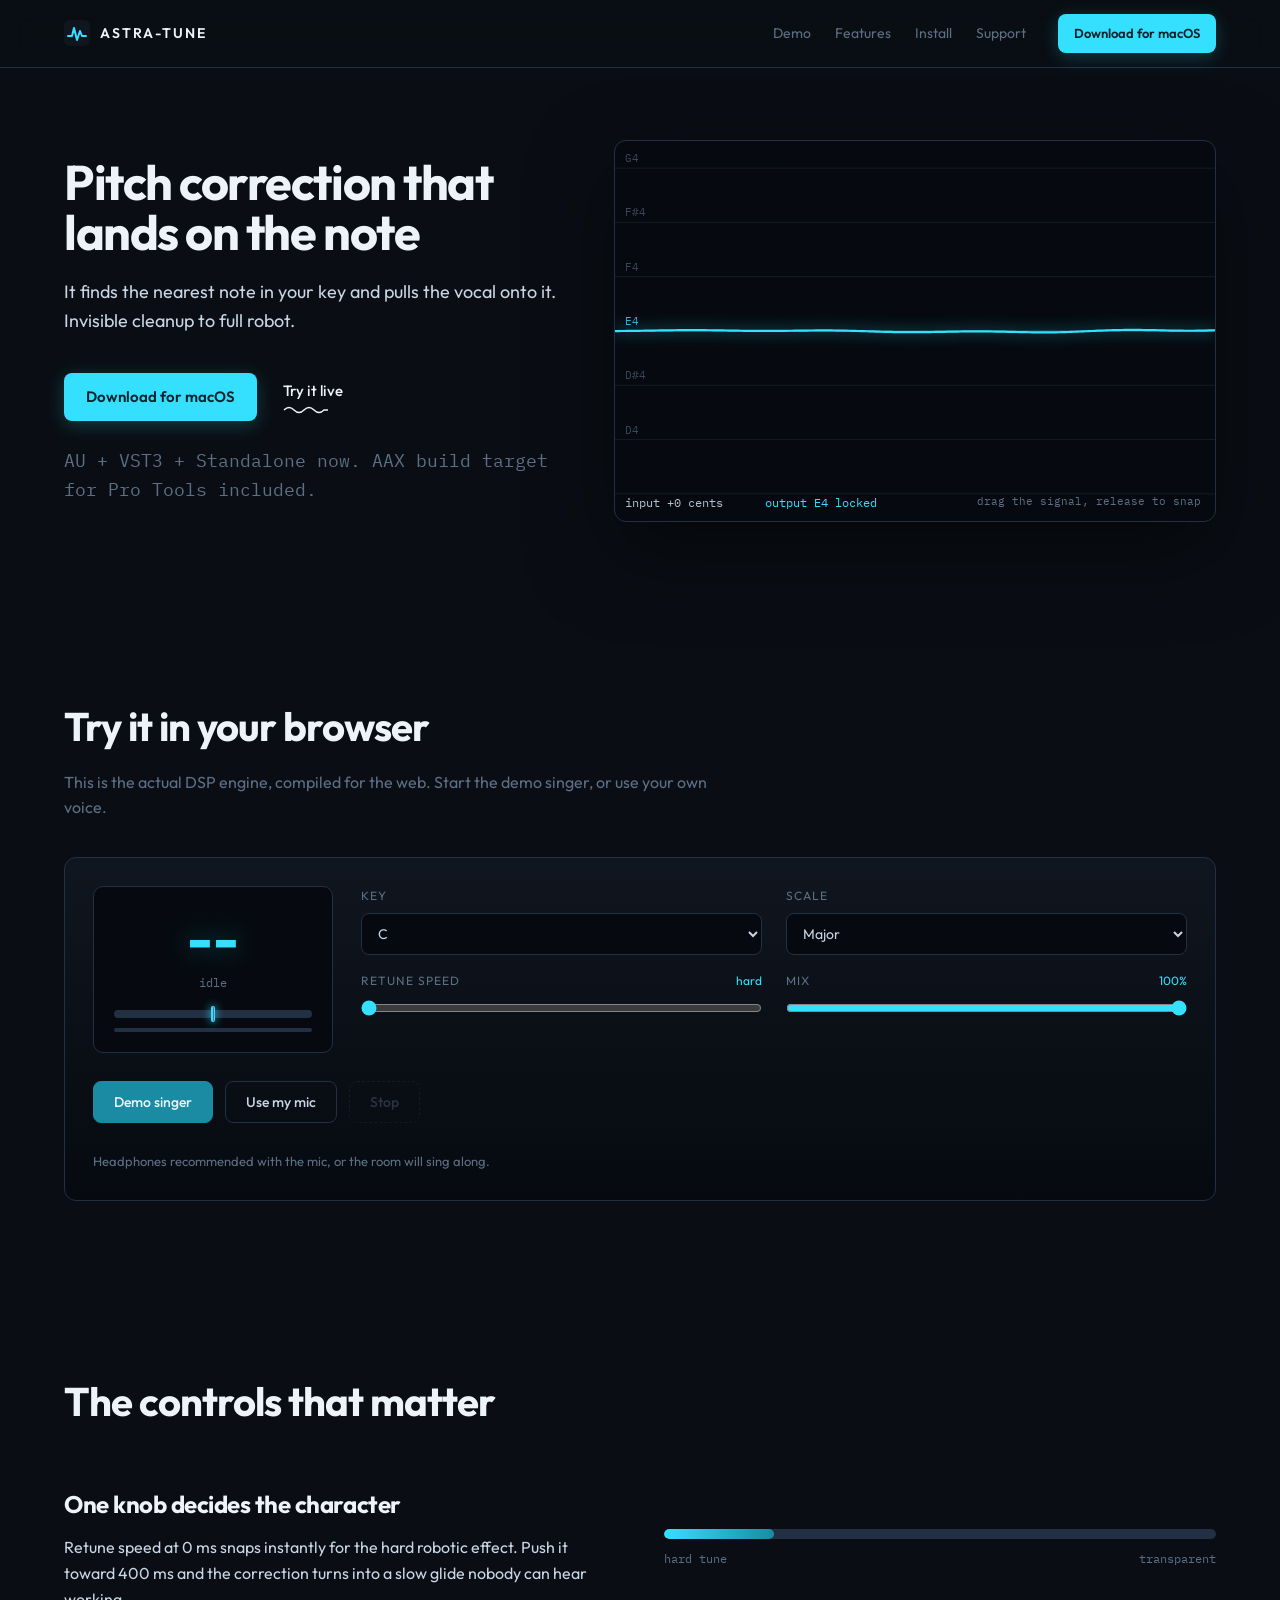
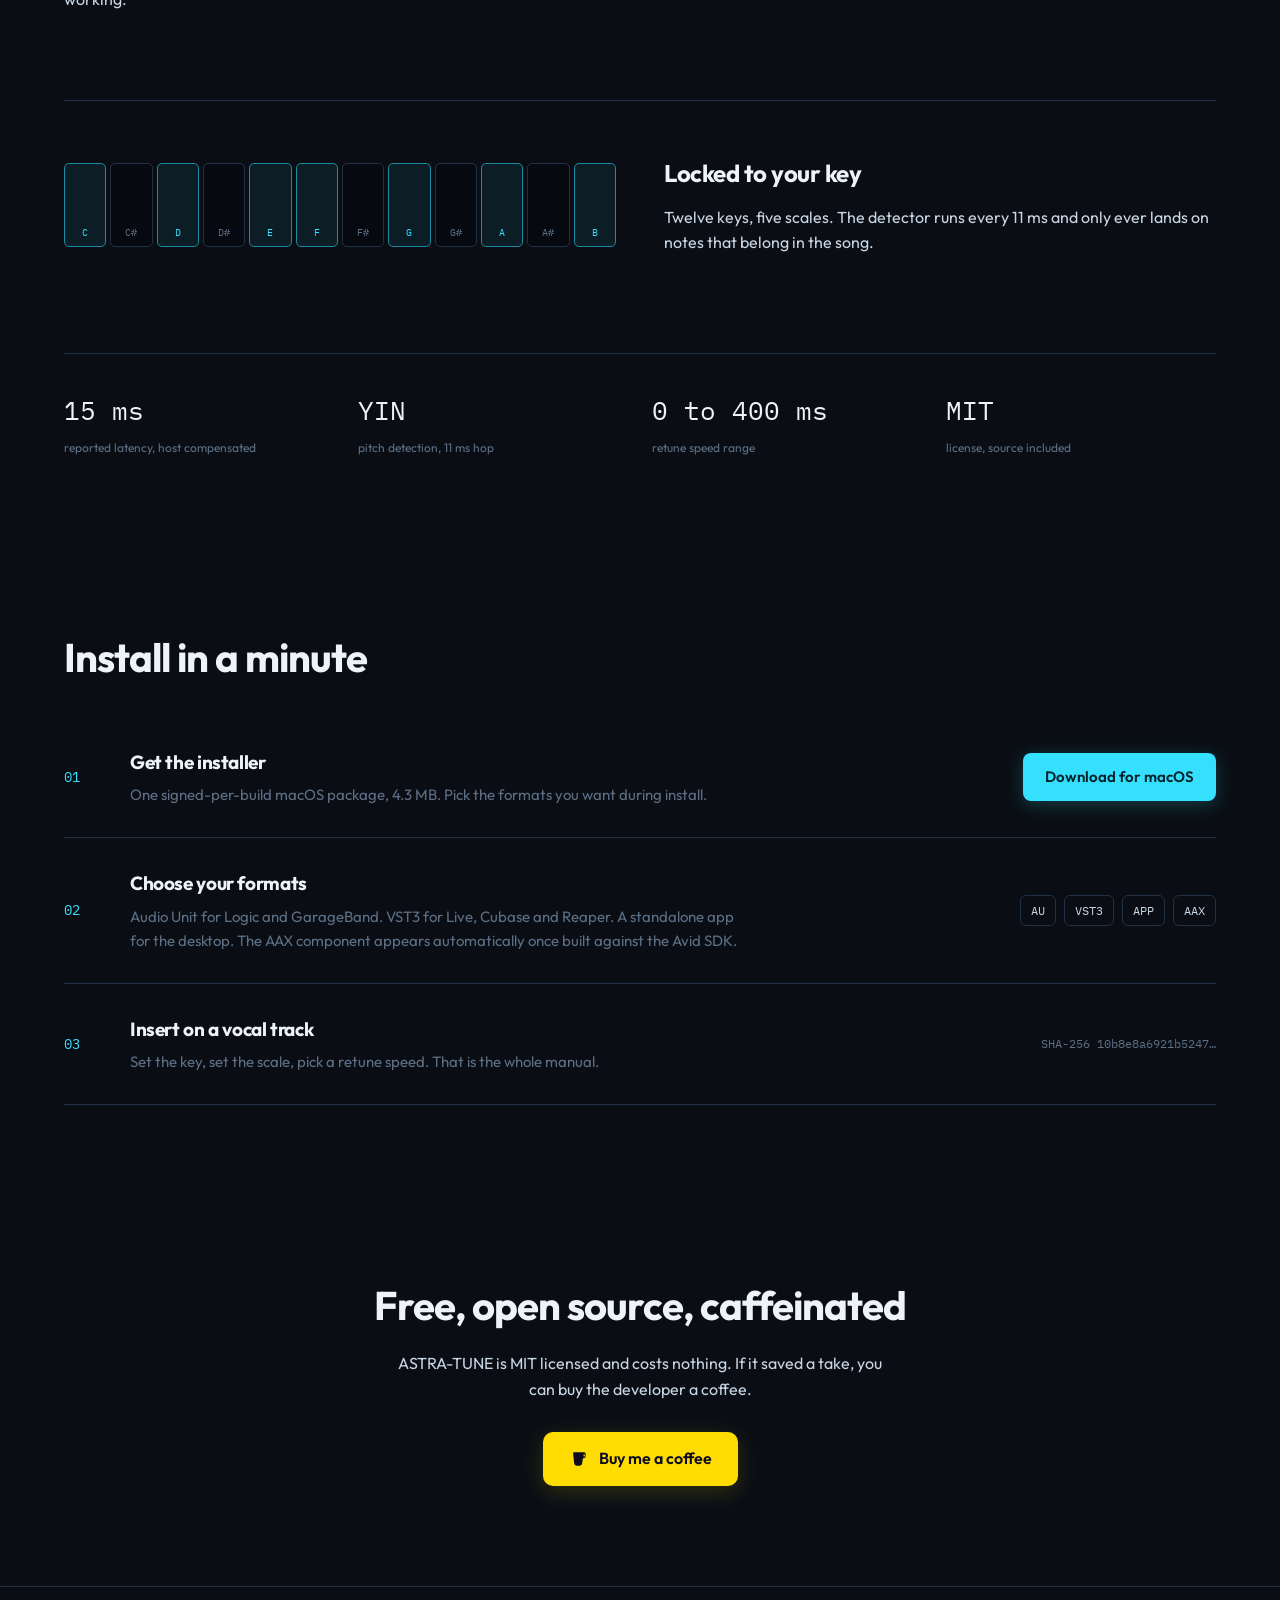
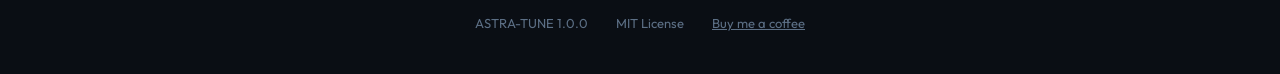
==== commit eeb98ffa: "Mic input gain: default back to 100%, user-adjustable 0-200% slider The fixed 1.8x boost was too hot" ====
--- a/index.html
+++ b/index.html
@@ -83,6 +83,10 @@
         <label for="demoMicDevice">Microphone</label>
         <select id="demoMicDevice"></select>
       </div>
+      <div class="field field-wide" id="micGainField" hidden>
+        <label for="demoGain">Input gain <span id="demoGainVal">100%</span></label>
+        <input type="range" id="demoGain" min="0" max="200" value="100">
+      </div>
     </div>
     <div class="demo-transport">
       <button class="btn-demo-voice" id="demoVoiceBtn">Demo singer</button>
@@ -167,6 +171,6 @@
   <a href="https://buymeacoffee.com/vaytrex" target="_blank" rel="noopener">Buy me a coffee</a>
 </footer>
 
-<script src="site.js?v=3"></script>
+<script src="site.js?v=4"></script>
 </body>
 </html>
